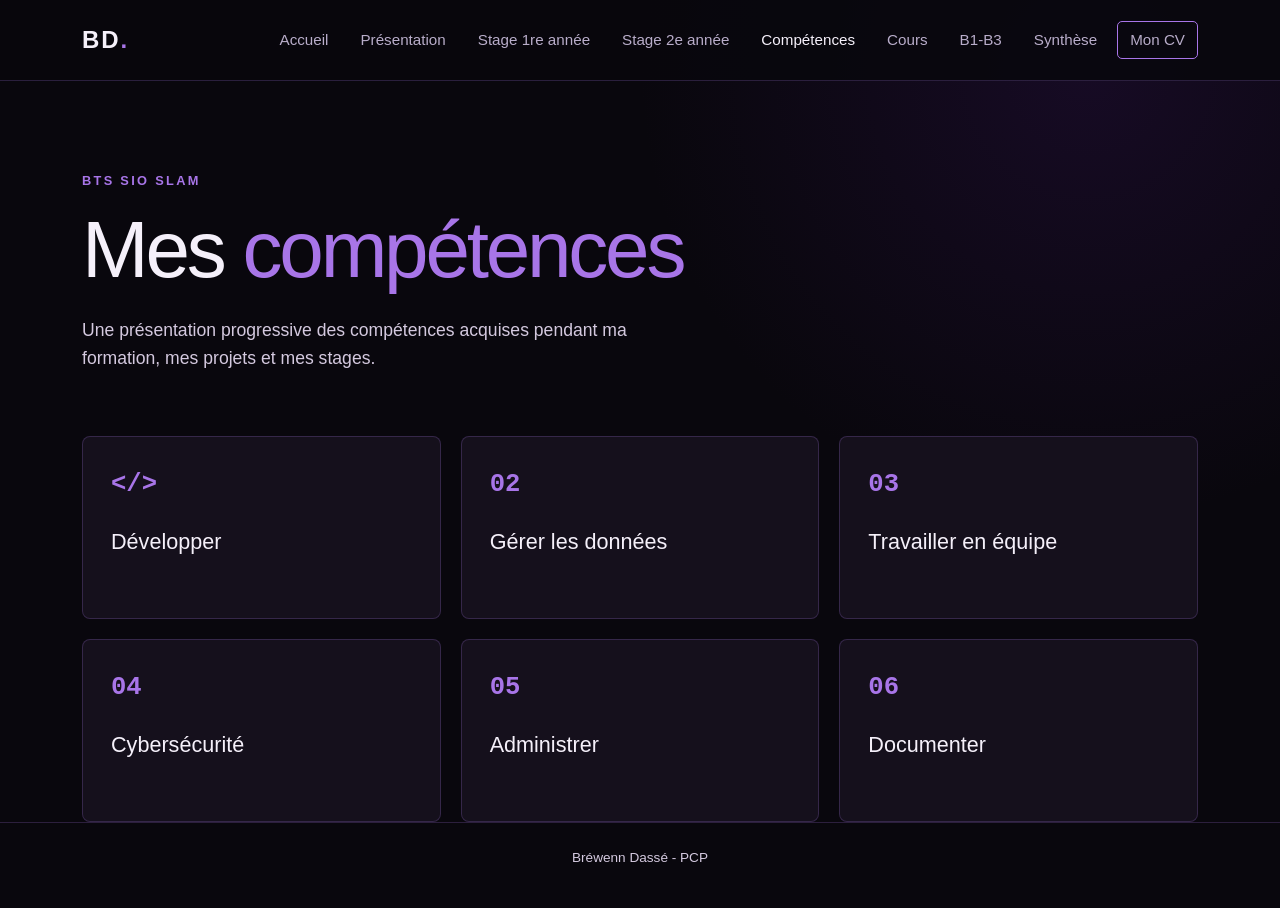
==== competences.html @ 9c1d2ae4 "V1 Site" ====
<!DOCTYPE html>
<html lang="fr">
<head>
    <meta charset="UTF-8">
    <meta name="viewport" content="width=device-width, initial-scale=1.0">
    <meta name="description" content="Compétences de Bréwenn Dassé en BTS SIO SLAM.">
    <title>Compétences | Bréwenn Dassé</title>
    <link href="https://cdn.jsdelivr.net/npm/bootstrap@5.3.3/dist/css/bootstrap.min.css" rel="stylesheet">
    <link rel="stylesheet" href="style.css">
</head>
<body>
    <header class="site-header navbar navbar-expand-lg"><div class="container">
        <a class="logo navbar-brand" href="index.html">BD<span>.</span></a>
        <button class="navbar-toggler" type="button" data-bs-toggle="collapse" data-bs-target="#main-navigation" aria-label="Afficher la navigation"><span class="navbar-toggler-icon"></span></button>
        <nav class="collapse navbar-collapse" id="main-navigation" aria-label="Navigation principale"><div class="navbar-nav ms-auto align-items-lg-center gap-lg-2">
            <a class="nav-link" href="index.html">Accueil</a><a class="nav-link" href="presentation.html">Présentation</a><a class="nav-link" href="stage-premiere-annee.html">Stage 1re année</a><a class="nav-link" href="stage-deuxieme-annee.html">Stage 2e année</a><a class="nav-link active" href="competences.html" aria-current="page">Compétences</a><a class="nav-link" href="cours.html">Cours</a><a class="nav-link" href="tableau-competences.html">B1-B3</a><a class="nav-link" href="tableau-synthese.html">Synthèse</a><a class="nav-cv nav-link" href="documents/CV_BrewennDasse.pdf" download>Mon CV</a>
        </div></nav>
    </div></header>
    <main class="page-main">
        <section class="page-heading"><p class="eyebrow">BTS SIO SLAM</p><h1>Mes <span>compétences</span></h1><p class="section-intro">Une présentation progressive des compétences acquises pendant ma formation, mes projets et mes stages.</p></section>
        <section class="content-grid">
            <!--À compléter : langages, frameworks, bases de données et exemples de réalisations.-->
            <article class="card"><div class="card-icon">&lt;/&gt;</div><h2>Développer</h2><p class="content-placeholder"></p></article>
            <!--À compléter : conception de bases de données, requêtes SQL, sécurité et sauvegardes.-->
            <article class="card"><div class="card-icon">02</div><h2>Gérer les données</h2><p class="content-placeholder"></p></article>
            <!--À compléter : outils collaboratifs, gestion de versions, méthodes et communication.-->
            <article class="card"><div class="card-icon">03</div><h2>Travailler en équipe</h2><p class="content-placeholder"></p></article>
            <!--À compléter : bonnes pratiques, authentification, protection des données et RGPD.-->
            <article class="card"><div class="card-icon">04</div><h2>Cybersécurité</h2><p class="content-placeholder"></p></article>
            <!--À compléter : environnements, déploiement, réseaux et services utilisés.-->
            <article class="card"><div class="card-icon">05</div><h2>Administrer</h2><p class="content-placeholder"></p></article>
            <!--À compléter : cahiers des charges, guides utilisateurs, procédures et bilans.-->
            <article class="card"><div class="card-icon">06</div><h2>Documenter</h2><p class="content-placeholder"></p></article>
        </section>
    </main>
    <footer class="site-footer"><p>Bréwenn Dassé - PCP</p></footer>
    <script src="https://cdn.jsdelivr.net/npm/bootstrap@5.3.3/dist/js/bootstrap.bundle.min.js"></script>
</body>
</html>
---- style.css ----
:root {
    --background: #09070d;
    --surface: #15101c;
    --surface-light: #21172c;
    --violet: rgb(48, 18, 80);
    --violet-light: #a875e8;
    --text: #f5f0fa;
    --muted: #b9adca;
    --border: rgba(168, 117, 232, 0.22);
}

* {
    box-sizing: border-box;
    margin: 0;
    padding: 0;
}

html {
    scroll-behavior: smooth;
}

body {
    background:
        radial-gradient(circle at 85% 8%, rgba(48, 18, 80, 0.35), transparent 28rem),
        var(--background);
    color: var(--text);
    font-family: Arial, Helvetica, sans-serif;
    line-height: 1.6;
}

h1,
h2,
h3 {
    color: var(--text);
}

p {
    color: #d4c9df;
}

a {
    color: inherit;
    text-decoration: none;
}

.site-header {
    background: rgba(9, 7, 13, 0.88);
    border-bottom: 1px solid var(--border);
    padding: 16px 0;
    position: sticky;
    top: 0;
    z-index: 10;
}

.logo {
    color: var(--text);
    font-size: 1.5rem;
    font-weight: 700;
    letter-spacing: 0.08em;
}

.navbar-toggler {
    border-color: var(--border);
}

.navbar-toggler-icon {
    filter: invert(1);
}

.logo span,
h1 span {
    color: var(--violet-light);
}

.navbar .nav-link {
    align-items: center;
    color: var(--muted);
    display: flex;
    font-size: 0.95rem;
    justify-content: center;
    min-height: 38px;
    padding: 8px 12px !important;
    transition: color 0.2s ease;
    white-space: nowrap;
}

.navbar .nav-link:hover,
.navbar .nav-link:focus,
.navbar .nav-link.active {
    color: var(--text);
}

.nav-cv {
    align-items: center;
    border: 1px solid var(--violet-light);
    border-radius: 5px;
    color: var(--text);
    display: inline-flex !important;
    height: 38px;
    justify-content: center;
    min-width: 0;
    padding-left: 16px !important;
    padding-right: 16px !important;
    width: auto;
}

.page-main {
    margin: 0 auto;
    max-width: 1180px;
}

.page-heading {
    padding: 90px 32px 48px;
}

.page-heading h1 {
    font-size: clamp(2.8rem, 7vw, 5rem);
    margin-bottom: 24px;
}

.content-grid {
    display: grid;
    gap: 20px;
    grid-template-columns: repeat(3, 1fr);
    padding: 0 32px;
}

.content-grid .card h2 {
    font-size: 1.35rem;
}

.content-grid .card p + p {
    margin-top: 16px;
}

.content-placeholder {
    border-left: 2px solid var(--violet-light);
    color: #d4c9df;
    padding-left: 14px;
}

.section-small {
    padding-bottom: 80px;
}

.document-panel {
    background: linear-gradient(135deg, rgba(48, 18, 80, 0.65), var(--surface));
    border: 1px solid var(--border);
    border-radius: 12px;
    margin: 0 32px;
    max-width: 760px;
}

.document-icon {
    color: var(--violet-light);
    font-family: "Courier New", monospace;
    font-size: 1.4rem;
    font-weight: 700;
    letter-spacing: 0.12em;
    margin-bottom: 24px;
}

.skills-table-wrapper {
    margin: 0 32px;
    overflow-x: auto;
}

.skills-table {
    border-collapse: collapse;
    font-size: 0.8rem;
    min-width: 820px;
    width: 100%;
}

.skills-table th,
.skills-table td {
    border-bottom: 1px solid var(--border);
    padding: 8px 9px;
    text-align: left;
    vertical-align: top;
}

.skills-table thead th {
    background: var(--violet);
    color: var(--text);
    font-size: 0.7rem;
    letter-spacing: 0.06em;
    text-transform: uppercase;
}

.skills-table tbody tr {
    background: rgba(21, 16, 28, 0.85);
}

.skills-table tbody tr:nth-child(even) {
    background: rgba(33, 23, 44, 0.72);
}

.skills-table tbody tr:hover {
    background: rgba(48, 18, 80, 0.72);
}

.skills-table td {
    color: #d4c9df;
}

.skills-table td:nth-child(2) {
    color: var(--text);
    font-weight: 700;
}

.block-separator th,
.block-separator td {
    border-top: 2px solid var(--violet-light);
}

.block-badge {
    background: var(--violet);
    border: 1px solid var(--violet-light);
    border-radius: 5px;
    color: var(--text);
    display: inline-block;
    font-size: 0.7rem;
    padding: 2px 5px;
}

.option-label {
    background: rgba(168, 117, 232, 0.18);
    border: 1px solid var(--border);
    border-radius: 4px;
    color: var(--violet-light);
    font-size: 0.7rem;
    margin-left: 6px;
    padding: 2px 5px;
    white-space: nowrap;
}

.to-complete {
    color: var(--violet-light) !important;
    font-style: italic;
}

.hero {
    align-items: center;
    display: flex;
    gap: 48px;
    justify-content: space-between;
    margin: 0 auto;
    max-width: 1180px;
    min-height: 600px;
    padding: 80px 32px;
}

.hero-content,
.page-heading,
.section {
    animation: appear 0.7s ease both;
}

.hero-content {
    max-width: 680px;
}

.eyebrow {
    color: var(--violet-light);
    font-size: 0.8rem;
    font-weight: 700;
    letter-spacing: 0.18em;
    margin-bottom: 16px;
    text-transform: uppercase;
}

h1 {
    font-size: clamp(2.8rem, 7vw, 5.5rem);
    letter-spacing: -0.04em;
    line-height: 1.05;
    margin-bottom: 28px;
}

.hero-text,
.section-intro {
    color: #d4c9df;
    font-size: 1.1rem;
    max-width: 580px;
}

.button {
    background: var(--violet);
    border: 1px solid var(--violet-light);
    border-radius: 6px;
    display: inline-block;
    font-weight: 700;
    margin-top: 32px;
    padding: 13px 22px;
    transition: background 0.2s ease, transform 0.2s ease;
}

.button:hover,
.button:focus {
    background: #4d1d7e;
    transform: translateY(-2px);
}

.hero-decoration {
    align-items: center;
    background: linear-gradient(135deg, var(--violet), #160c22);
    border: 1px solid var(--border);
    border-radius: 50%;
    display: flex;
    height: 260px;
    justify-content: center;
    min-width: 260px;
    transform: rotate(8deg);
}

.hero-decoration span {
    color: var(--violet-light);
    font-family: "Courier New", monospace;
    font-size: 4rem;
    font-weight: 700;
    transform: rotate(-8deg);
}

.section {
    margin: 0 auto;
    max-width: 1180px;
    padding: 80px 32px;
}

h2 {
    font-size: clamp(2rem, 4vw, 3rem);
    line-height: 1.1;
    margin-bottom: 20px;
}

.cards {
    display: grid;
    gap: 20px;
    grid-template-columns: repeat(3, 1fr);
    margin-top: 40px;
}

.card {
    background: var(--surface);
    border: 1px solid var(--border);
    border-radius: 8px;
    padding: 28px;
    transition: border-color 0.2s ease, transform 0.2s ease, box-shadow 0.2s ease;
}

.card:hover {
    border-color: rgba(168, 117, 232, 0.65);
    box-shadow: 0 16px 40px rgba(0, 0, 0, 0.25);
    transform: translateY(-5px);
}

.card-icon {
    color: var(--violet-light);
    font-family: "Courier New", monospace;
    font-size: 1.6rem;
    font-weight: 700;
    margin-bottom: 24px;
}

h3 {
    font-size: 1.2rem;
    margin-bottom: 10px;
}

.card p,
.contact p {
    color: #d4c9df;
}

.contact {
    background: var(--surface);
    border: 1px solid var(--border);
    border-radius: 8px;
    margin-bottom: 80px;
    text-align: center;
}

.contact p {
    margin: 0 auto;
    max-width: 500px;
}

.button-secondary {
    background: transparent;
}

.site-footer {
    border-top: 1px solid var(--border);
    color: var(--muted);
    font-size: 0.85rem;
    padding: 24px 32px;
    text-align: center;
}

@keyframes appear {
    from {
        opacity: 0;
        transform: translateY(12px);
    }

    to {
        opacity: 1;
        transform: translateY(0);
    }
}

@media (max-width: 700px) {
    .site-header {
        padding: 12px 0;
    }

    .page-heading {
        padding: 64px 20px 36px;
    }

    .content-grid {
        grid-template-columns: 1fr;
        padding: 0 20px;
    }

    .skills-table-wrapper {
        margin: 0 20px;
    }

    .hero {
        flex-direction: column;
        min-height: auto;
        padding: 72px 20px;
    }

    .hero-decoration {
        align-self: flex-start;
        height: 180px;
        min-width: 180px;
    }

    .hero-decoration span {
        font-size: 2.8rem;
    }

    .section {
        padding: 56px 20px;
    }

    .cards {
        grid-template-columns: 1fr;
    }

    .contact {
        margin: 0 20px 56px;
    }
}
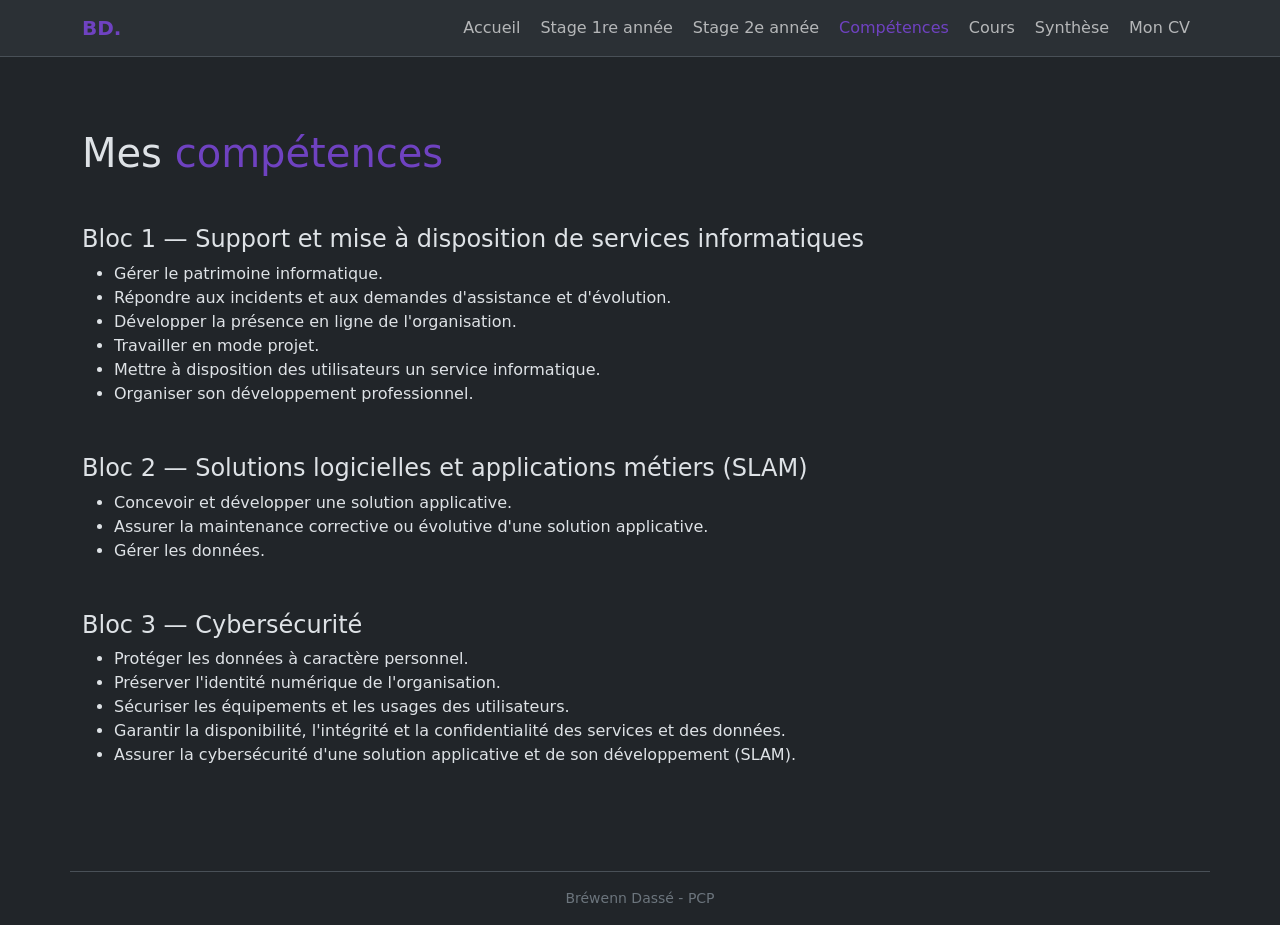
==== commit efd85711: "Refonte" ====
--- a/competences.html
+++ b/competences.html
@@ -1,5 +1,5 @@
 <!DOCTYPE html>
-<html lang="fr">
+<html lang="fr" data-bs-theme="dark">
 <head>
     <meta charset="UTF-8">
     <meta name="viewport" content="width=device-width, initial-scale=1.0">
@@ -9,31 +9,46 @@
     <link rel="stylesheet" href="style.css">
 </head>
 <body>
-    <header class="site-header navbar navbar-expand-lg"><div class="container">
-        <a class="logo navbar-brand" href="index.html">BD<span>.</span></a>
+    <header class="navbar navbar-expand-xl bg-body-tertiary border-bottom py-2"><div class="container">
+        <a class="navbar-brand fw-semibold text-primary" href="index.html">BD.</a>
         <button class="navbar-toggler" type="button" data-bs-toggle="collapse" data-bs-target="#main-navigation" aria-label="Afficher la navigation"><span class="navbar-toggler-icon"></span></button>
-        <nav class="collapse navbar-collapse" id="main-navigation" aria-label="Navigation principale"><div class="navbar-nav ms-auto align-items-lg-center gap-lg-2">
-            <a class="nav-link" href="index.html">Accueil</a><a class="nav-link" href="presentation.html">Présentation</a><a class="nav-link" href="stage-premiere-annee.html">Stage 1re année</a><a class="nav-link" href="stage-deuxieme-annee.html">Stage 2e année</a><a class="nav-link active" href="competences.html" aria-current="page">Compétences</a><a class="nav-link" href="cours.html">Cours</a><a class="nav-link" href="tableau-competences.html">B1-B3</a><a class="nav-link" href="tableau-synthese.html">Synthèse</a><a class="nav-cv nav-link" href="documents/CV_BrewennDasse.pdf" download>Mon CV</a>
+        <nav class="collapse navbar-collapse" id="main-navigation" aria-label="Navigation principale"><div class="navbar-nav ms-auto align-items-xl-center gap-1">
+            <a class="nav-link" href="index.html">Accueil</a><a class="nav-link" href="stage-premiere-annee.html">Stage 1re année</a><a class="nav-link" href="stage-deuxieme-annee.html">Stage 2e année</a><a class="nav-link active text-primary" href="competences.html" aria-current="page">Compétences</a><a class="nav-link" href="cours.html">Cours</a><a class="nav-link" href="tableau-synthese.html">Synthèse</a><a class="nav-link" href="documents/CV_BrewennDasse.pdf" download>Mon CV</a>
         </div></nav>
     </div></header>
-    <main class="page-main">
-        <section class="page-heading"><p class="eyebrow">BTS SIO SLAM</p><h1>Mes <span>compétences</span></h1><p class="section-intro">Une présentation progressive des compétences acquises pendant ma formation, mes projets et mes stages.</p></section>
-        <section class="content-grid">
-            <!--À compléter : langages, frameworks, bases de données et exemples de réalisations.-->
-            <article class="card"><div class="card-icon">&lt;/&gt;</div><h2>Développer</h2><p class="content-placeholder"></p></article>
-            <!--À compléter : conception de bases de données, requêtes SQL, sécurité et sauvegardes.-->
-            <article class="card"><div class="card-icon">02</div><h2>Gérer les données</h2><p class="content-placeholder"></p></article>
-            <!--À compléter : outils collaboratifs, gestion de versions, méthodes et communication.-->
-            <article class="card"><div class="card-icon">03</div><h2>Travailler en équipe</h2><p class="content-placeholder"></p></article>
-            <!--À compléter : bonnes pratiques, authentification, protection des données et RGPD.-->
-            <article class="card"><div class="card-icon">04</div><h2>Cybersécurité</h2><p class="content-placeholder"></p></article>
-            <!--À compléter : environnements, déploiement, réseaux et services utilisés.-->
-            <article class="card"><div class="card-icon">05</div><h2>Administrer</h2><p class="content-placeholder"></p></article>
-            <!--À compléter : cahiers des charges, guides utilisateurs, procédures et bilans.-->
-            <article class="card"><div class="card-icon">06</div><h2>Documenter</h2><p class="content-placeholder"></p></article>
+    <main class="container py-4 py-lg-5">
+        <section class="py-4"><h1>Mes <span class="text-primary">compétences</span></h1></section>
+        <section class="py-3">
+            <h2 class="h4">Bloc 1 — Support et mise à disposition de services informatiques</h2>
+            <ul>
+                <li>Gérer le patrimoine informatique.</li>
+                <li>Répondre aux incidents et aux demandes d'assistance et d'évolution.</li>
+                <li>Développer la présence en ligne de l'organisation.</li>
+                <li>Travailler en mode projet.</li>
+                <li>Mettre à disposition des utilisateurs un service informatique.</li>
+                <li>Organiser son développement professionnel.</li>
+            </ul>
+        </section>
+        <section class="py-3">
+            <h2 class="h4">Bloc 2 — Solutions logicielles et applications métiers (SLAM)</h2>
+            <ul>
+                <li>Concevoir et développer une solution applicative.</li>
+                <li>Assurer la maintenance corrective ou évolutive d'une solution applicative.</li>
+                <li>Gérer les données.</li>
+            </ul>
+        </section>
+        <section class="py-3">
+            <h2 class="h4">Bloc 3 — Cybersécurité</h2>
+            <ul>
+                <li>Protéger les données à caractère personnel.</li>
+                <li>Préserver l'identité numérique de l'organisation.</li>
+                <li>Sécuriser les équipements et les usages des utilisateurs.</li>
+                <li>Garantir la disponibilité, l'intégrité et la confidentialité des services et des données.</li>
+                <li>Assurer la cybersécurité d'une solution applicative et de son développement (SLAM).</li>
+            </ul>
         </section>
     </main>
-    <footer class="site-footer"><p>Bréwenn Dassé - PCP</p></footer>
+    <footer class="container border-top mt-4 py-3 text-center text-secondary small"><p class="mb-0">Bréwenn Dassé - PCP</p></footer>
     <script src="https://cdn.jsdelivr.net/npm/bootstrap@5.3.3/dist/js/bootstrap.bundle.min.js"></script>
 </body>
 </html>
--- a/style.css
+++ b/style.css
@@ -1,457 +1,30 @@
 :root {
-    --background: #09070d;
-    --surface: #15101c;
-    --surface-light: #21172c;
-    --violet: rgb(48, 18, 80);
-    --violet-light: #a875e8;
-    --text: #f5f0fa;
-    --muted: #b9adca;
-    --border: rgba(168, 117, 232, 0.22);
+    --bs-primary: #6f42c1;
+    --bs-primary-rgb: 111, 66, 193;
+    --bs-link-color: #6f42c1;
+    --bs-link-color-rgb: 111, 66, 193;
+    --bs-link-hover-color: #59359a;
+    --bs-link-hover-color-rgb: 89, 53, 154;
 }
 
-* {
-    box-sizing: border-box;
-    margin: 0;
-    padding: 0;
+.btn-primary {
+    --bs-btn-bg: #6f42c1;
+    --bs-btn-border-color: #6f42c1;
+    --bs-btn-hover-bg: #5a32a3;
+    --bs-btn-hover-border-color: #542f99;
+    --bs-btn-active-bg: #542f99;
+    --bs-btn-active-border-color: #4f2c91;
+    --bs-btn-disabled-bg: #6f42c1;
+    --bs-btn-disabled-border-color: #6f42c1;
 }
 
-html {
-    scroll-behavior: smooth;
+.btn-outline-primary {
+    --bs-btn-color: #6f42c1;
+    --bs-btn-border-color: #6f42c1;
+    --bs-btn-hover-bg: #6f42c1;
+    --bs-btn-hover-border-color: #6f42c1;
+    --bs-btn-active-bg: #6f42c1;
+    --bs-btn-active-border-color: #6f42c1;
+    --bs-btn-disabled-color: #6f42c1;
+    --bs-btn-disabled-border-color: #6f42c1;
 }
-
-body {
-    background:
-        radial-gradient(circle at 85% 8%, rgba(48, 18, 80, 0.35), transparent 28rem),
-        var(--background);
-    color: var(--text);
-    font-family: Arial, Helvetica, sans-serif;
-    line-height: 1.6;
-}
-
-h1,
-h2,
-h3 {
-    color: var(--text);
-}
-
-p {
-    color: #d4c9df;
-}
-
-a {
-    color: inherit;
-    text-decoration: none;
-}
-
-.site-header {
-    background: rgba(9, 7, 13, 0.88);
-    border-bottom: 1px solid var(--border);
-    padding: 16px 0;
-    position: sticky;
-    top: 0;
-    z-index: 10;
-}
-
-.logo {
-    color: var(--text);
-    font-size: 1.5rem;
-    font-weight: 700;
-    letter-spacing: 0.08em;
-}
-
-.navbar-toggler {
-    border-color: var(--border);
-}
-
-.navbar-toggler-icon {
-    filter: invert(1);
-}
-
-.logo span,
-h1 span {
-    color: var(--violet-light);
-}
-
-.navbar .nav-link {
-    align-items: center;
-    color: var(--muted);
-    display: flex;
-    font-size: 0.95rem;
-    justify-content: center;
-    min-height: 38px;
-    padding: 8px 12px !important;
-    transition: color 0.2s ease;
-    white-space: nowrap;
-}
-
-.navbar .nav-link:hover,
-.navbar .nav-link:focus,
-.navbar .nav-link.active {
-    color: var(--text);
-}
-
-.nav-cv {
-    align-items: center;
-    border: 1px solid var(--violet-light);
-    border-radius: 5px;
-    color: var(--text);
-    display: inline-flex !important;
-    height: 38px;
-    justify-content: center;
-    min-width: 0;
-    padding-left: 16px !important;
-    padding-right: 16px !important;
-    width: auto;
-}
-
-.page-main {
-    margin: 0 auto;
-    max-width: 1180px;
-}
-
-.page-heading {
-    padding: 90px 32px 48px;
-}
-
-.page-heading h1 {
-    font-size: clamp(2.8rem, 7vw, 5rem);
-    margin-bottom: 24px;
-}
-
-.content-grid {
-    display: grid;
-    gap: 20px;
-    grid-template-columns: repeat(3, 1fr);
-    padding: 0 32px;
-}
-
-.content-grid .card h2 {
-    font-size: 1.35rem;
-}
-
-.content-grid .card p + p {
-    margin-top: 16px;
-}
-
-.content-placeholder {
-    border-left: 2px solid var(--violet-light);
-    color: #d4c9df;
-    padding-left: 14px;
-}
-
-.section-small {
-    padding-bottom: 80px;
-}
-
-.document-panel {
-    background: linear-gradient(135deg, rgba(48, 18, 80, 0.65), var(--surface));
-    border: 1px solid var(--border);
-    border-radius: 12px;
-    margin: 0 32px;
-    max-width: 760px;
-}
-
-.document-icon {
-    color: var(--violet-light);
-    font-family: "Courier New", monospace;
-    font-size: 1.4rem;
-    font-weight: 700;
-    letter-spacing: 0.12em;
-    margin-bottom: 24px;
-}
-
-.skills-table-wrapper {
-    margin: 0 32px;
-    overflow-x: auto;
-}
-
-.skills-table {
-    border-collapse: collapse;
-    font-size: 0.8rem;
-    min-width: 820px;
-    width: 100%;
-}
-
-.skills-table th,
-.skills-table td {
-    border-bottom: 1px solid var(--border);
-    padding: 8px 9px;
-    text-align: left;
-    vertical-align: top;
-}
-
-.skills-table thead th {
-    background: var(--violet);
-    color: var(--text);
-    font-size: 0.7rem;
-    letter-spacing: 0.06em;
-    text-transform: uppercase;
-}
-
-.skills-table tbody tr {
-    background: rgba(21, 16, 28, 0.85);
-}
-
-.skills-table tbody tr:nth-child(even) {
-    background: rgba(33, 23, 44, 0.72);
-}
-
-.skills-table tbody tr:hover {
-    background: rgba(48, 18, 80, 0.72);
-}
-
-.skills-table td {
-    color: #d4c9df;
-}
-
-.skills-table td:nth-child(2) {
-    color: var(--text);
-    font-weight: 700;
-}
-
-.block-separator th,
-.block-separator td {
-    border-top: 2px solid var(--violet-light);
-}
-
-.block-badge {
-    background: var(--violet);
-    border: 1px solid var(--violet-light);
-    border-radius: 5px;
-    color: var(--text);
-    display: inline-block;
-    font-size: 0.7rem;
-    padding: 2px 5px;
-}
-
-.option-label {
-    background: rgba(168, 117, 232, 0.18);
-    border: 1px solid var(--border);
-    border-radius: 4px;
-    color: var(--violet-light);
-    font-size: 0.7rem;
-    margin-left: 6px;
-    padding: 2px 5px;
-    white-space: nowrap;
-}
-
-.to-complete {
-    color: var(--violet-light) !important;
-    font-style: italic;
-}
-
-.hero {
-    align-items: center;
-    display: flex;
-    gap: 48px;
-    justify-content: space-between;
-    margin: 0 auto;
-    max-width: 1180px;
-    min-height: 600px;
-    padding: 80px 32px;
-}
-
-.hero-content,
-.page-heading,
-.section {
-    animation: appear 0.7s ease both;
-}
-
-.hero-content {
-    max-width: 680px;
-}
-
-.eyebrow {
-    color: var(--violet-light);
-    font-size: 0.8rem;
-    font-weight: 700;
-    letter-spacing: 0.18em;
-    margin-bottom: 16px;
-    text-transform: uppercase;
-}
-
-h1 {
-    font-size: clamp(2.8rem, 7vw, 5.5rem);
-    letter-spacing: -0.04em;
-    line-height: 1.05;
-    margin-bottom: 28px;
-}
-
-.hero-text,
-.section-intro {
-    color: #d4c9df;
-    font-size: 1.1rem;
-    max-width: 580px;
-}
-
-.button {
-    background: var(--violet);
-    border: 1px solid var(--violet-light);
-    border-radius: 6px;
-    display: inline-block;
-    font-weight: 700;
-    margin-top: 32px;
-    padding: 13px 22px;
-    transition: background 0.2s ease, transform 0.2s ease;
-}
-
-.button:hover,
-.button:focus {
-    background: #4d1d7e;
-    transform: translateY(-2px);
-}
-
-.hero-decoration {
-    align-items: center;
-    background: linear-gradient(135deg, var(--violet), #160c22);
-    border: 1px solid var(--border);
-    border-radius: 50%;
-    display: flex;
-    height: 260px;
-    justify-content: center;
-    min-width: 260px;
-    transform: rotate(8deg);
-}
-
-.hero-decoration span {
-    color: var(--violet-light);
-    font-family: "Courier New", monospace;
-    font-size: 4rem;
-    font-weight: 700;
-    transform: rotate(-8deg);
-}
-
-.section {
-    margin: 0 auto;
-    max-width: 1180px;
-    padding: 80px 32px;
-}
-
-h2 {
-    font-size: clamp(2rem, 4vw, 3rem);
-    line-height: 1.1;
-    margin-bottom: 20px;
-}
-
-.cards {
-    display: grid;
-    gap: 20px;
-    grid-template-columns: repeat(3, 1fr);
-    margin-top: 40px;
-}
-
-.card {
-    background: var(--surface);
-    border: 1px solid var(--border);
-    border-radius: 8px;
-    padding: 28px;
-    transition: border-color 0.2s ease, transform 0.2s ease, box-shadow 0.2s ease;
-}
-
-.card:hover {
-    border-color: rgba(168, 117, 232, 0.65);
-    box-shadow: 0 16px 40px rgba(0, 0, 0, 0.25);
-    transform: translateY(-5px);
-}
-
-.card-icon {
-    color: var(--violet-light);
-    font-family: "Courier New", monospace;
-    font-size: 1.6rem;
-    font-weight: 700;
-    margin-bottom: 24px;
-}
-
-h3 {
-    font-size: 1.2rem;
-    margin-bottom: 10px;
-}
-
-.card p,
-.contact p {
-    color: #d4c9df;
-}
-
-.contact {
-    background: var(--surface);
-    border: 1px solid var(--border);
-    border-radius: 8px;
-    margin-bottom: 80px;
-    text-align: center;
-}
-
-.contact p {
-    margin: 0 auto;
-    max-width: 500px;
-}
-
-.button-secondary {
-    background: transparent;
-}
-
-.site-footer {
-    border-top: 1px solid var(--border);
-    color: var(--muted);
-    font-size: 0.85rem;
-    padding: 24px 32px;
-    text-align: center;
-}
-
-@keyframes appear {
-    from {
-        opacity: 0;
-        transform: translateY(12px);
-    }
-
-    to {
-        opacity: 1;
-        transform: translateY(0);
-    }
-}
-
-@media (max-width: 700px) {
-    .site-header {
-        padding: 12px 0;
-    }
-
-    .page-heading {
-        padding: 64px 20px 36px;
-    }
-
-    .content-grid {
-        grid-template-columns: 1fr;
-        padding: 0 20px;
-    }
-
-    .skills-table-wrapper {
-        margin: 0 20px;
-    }
-
-    .hero {
-        flex-direction: column;
-        min-height: auto;
-        padding: 72px 20px;
-    }
-
-    .hero-decoration {
-        align-self: flex-start;
-        height: 180px;
-        min-width: 180px;
-    }
-
-    .hero-decoration span {
-        font-size: 2.8rem;
-    }
-
-    .section {
-        padding: 56px 20px;
-    }
-
-    .cards {
-        grid-template-columns: 1fr;
-    }
-
-    .contact {
-        margin: 0 20px 56px;
-    }
-}
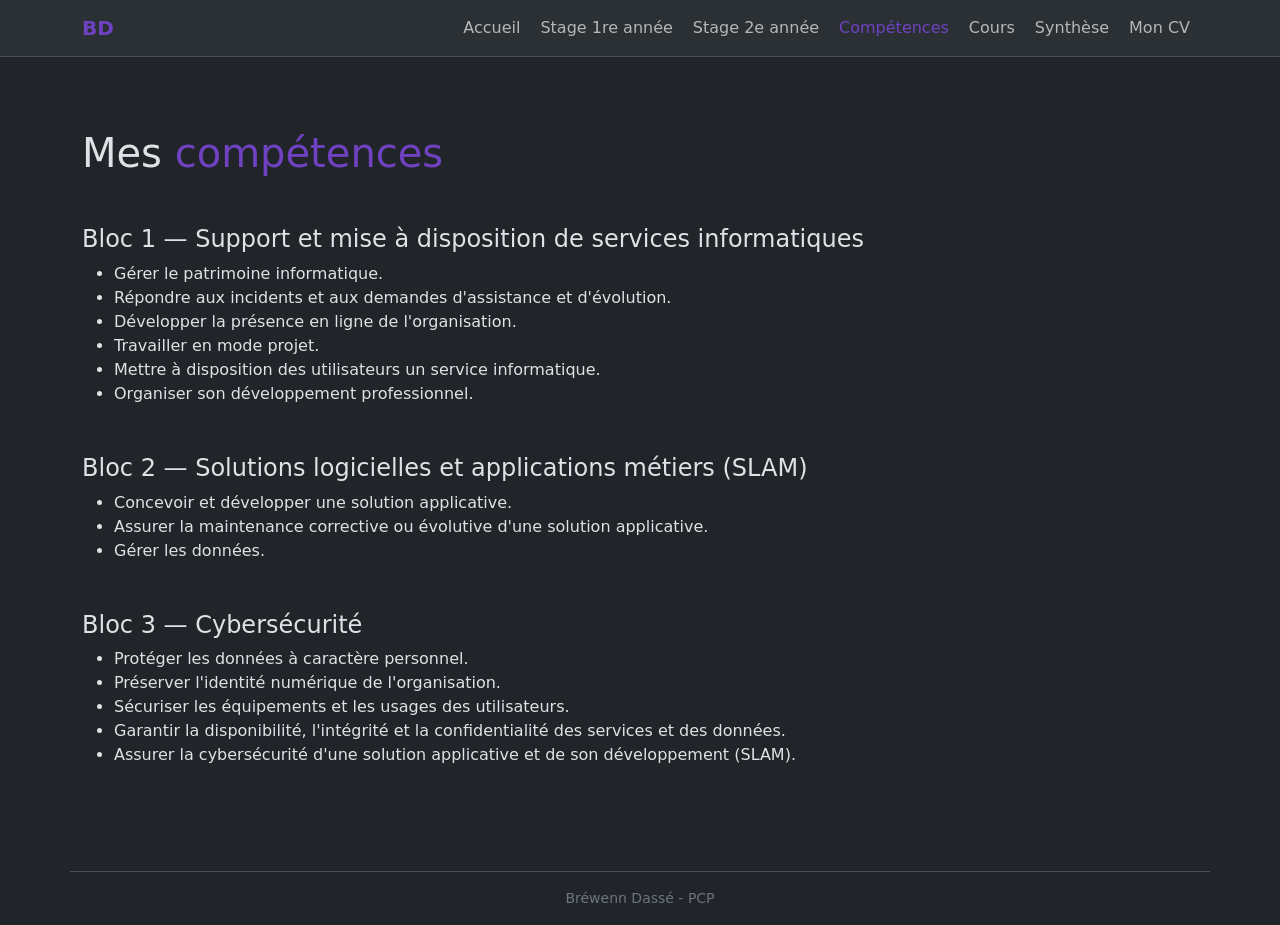
==== commit 43c0ced6: "Remove period from navbar brand link text" ====
--- a/competences.html
+++ b/competences.html
@@ -10,7 +10,7 @@
 </head>
 <body>
     <header class="navbar navbar-expand-xl bg-body-tertiary border-bottom py-2"><div class="container">
-        <a class="navbar-brand fw-semibold text-primary" href="index.html">BD.</a>
+        <a class="navbar-brand fw-semibold text-primary" href="index.html">BD</a>
         <button class="navbar-toggler" type="button" data-bs-toggle="collapse" data-bs-target="#main-navigation" aria-label="Afficher la navigation"><span class="navbar-toggler-icon"></span></button>
         <nav class="collapse navbar-collapse" id="main-navigation" aria-label="Navigation principale"><div class="navbar-nav ms-auto align-items-xl-center gap-1">
             <a class="nav-link" href="index.html">Accueil</a><a class="nav-link" href="stage-premiere-annee.html">Stage 1re année</a><a class="nav-link" href="stage-deuxieme-annee.html">Stage 2e année</a><a class="nav-link active text-primary" href="competences.html" aria-current="page">Compétences</a><a class="nav-link" href="cours.html">Cours</a><a class="nav-link" href="tableau-synthese.html">Synthèse</a><a class="nav-link" href="documents/CV_BrewennDasse.pdf" download>Mon CV</a>
